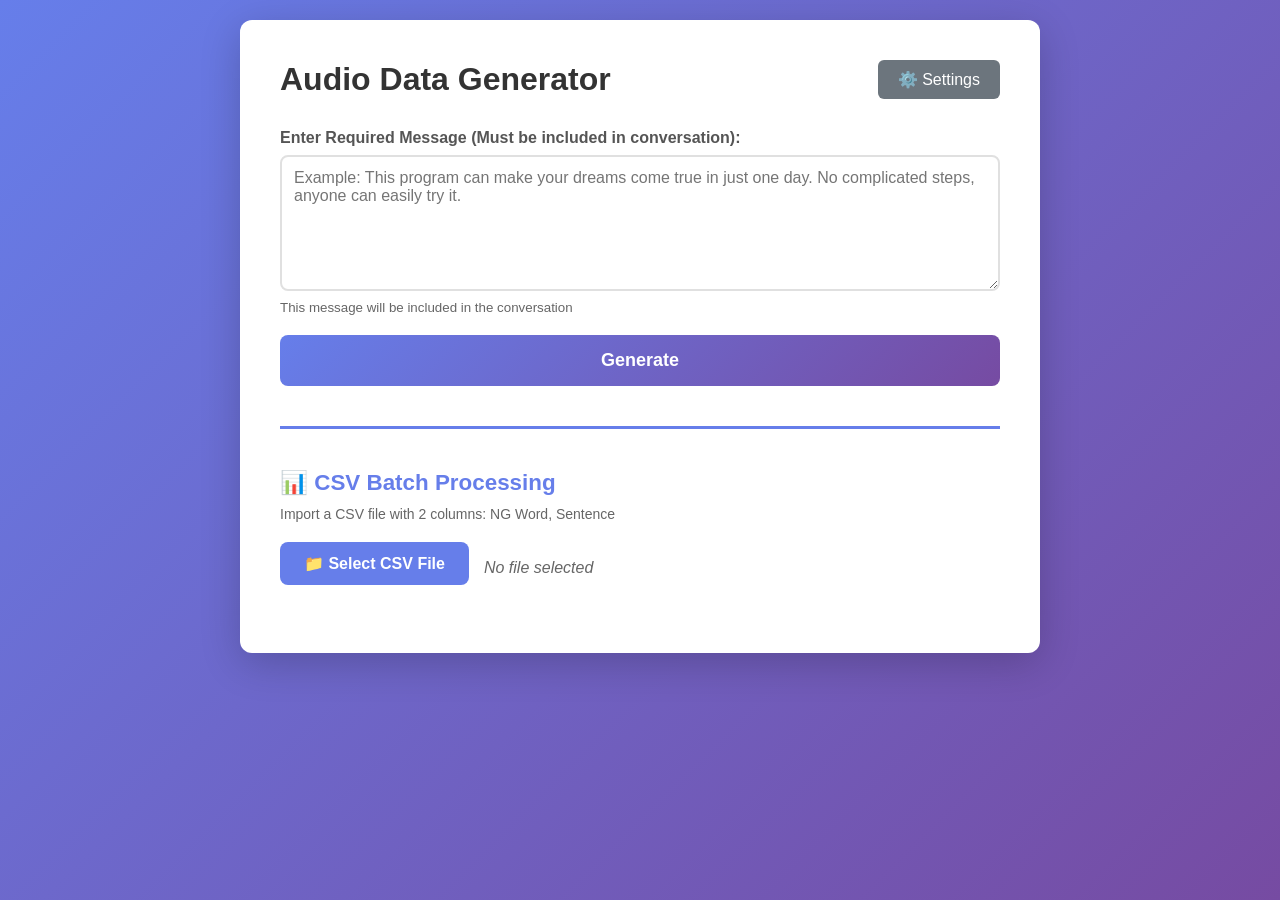
==== index.html @ 1c91cc62 "support import csv" ====
<!DOCTYPE html>
<html lang="en">
<head>
    <meta charset="UTF-8">
    <meta name="viewport" content="width=device-width, initial-scale=1.0">
    <title>Audio Data Generator</title>
    <link rel="stylesheet" href="style.css">
</head>
<body>
    <div class="container">
        <div class="header">
            <h1>Audio Data Generator</h1>
            <button id="settingsBtn" class="settings-btn">⚙️ Settings</button>
        </div>

        <div class="input-section">
            <label for="inputText">Enter Required Message (Must be included in conversation):</label>
            <textarea id="inputText" rows="6" placeholder="Example: This program can make your dreams come true in just one day. No complicated steps, anyone can easily try it."></textarea>
            <small style="color: #666; display: block; margin-top: 5px;">This message will be included in the conversation</small>
        </div>

        <button id="generateBtn" class="generate-btn">Generate</button>

        <div id="loading" class="loading" style="display: none;">
            <div class="spinner"></div>
            <p id="loadingText">Generating conversation...</p>
        </div>

        <div id="result" class="result" style="display: none;">
            <h2>Result:</h2>
            <div id="conversationOutput" class="conversation-output"></div>

            <!-- Voice Selection Section -->
            <div class="voice-selection-section">
                <h3>🎙️ Select Voices for Audio</h3>
                <div class="voice-selectors">
                    <div class="voice-selector-group">
                        <label for="voiceSelectA">Voice for A (Affiliate Marketer):</label>
                        <select id="voiceSelectA" class="voice-select">
                            <option value="pNInz6obpgDQGcFmaJgB">Adam - Deep Male</option>
                            <option value="TxGEqnHWrfWFTfGW9XjX">Josh - Young Male</option>
                            <option value="VR6AewLTigWG4xSOukaG">Arnold - Crisp Male</option>
                            <option value="ErXwobaYiN019PkySvjV">Antoni - Well Rounded Male</option>
                            <option value="EXAVITQu4vr4xnSDxMaL">Bella - Soft Female</option>
                            <option value="ThT5KcBeYPX3keUQqHPh">Dorothy - Pleasant Female</option>
                        </select>
                    </div>
                    <div class="voice-selector-group">
                        <label for="voiceSelectB">Voice for B (Prospect Customer):</label>
                        <select id="voiceSelectB" class="voice-select">
                            <option value="EXAVITQu4vr4xnSDxMaL">Bella - Soft Female</option>
                            <option value="ThT5KcBeYPX3keUQqHPh">Dorothy - Pleasant Female</option>
                            <option value="pNInz6obpgDQGcFmaJgB">Adam - Deep Male</option>
                            <option value="TxGEqnHWrfWFTfGW9XjX">Josh - Young Male</option>
                            <option value="VR6AewLTigWG4xSOukaG">Arnold - Crisp Male</option>
                            <option value="ErXwobaYiN019PkySvjV">Antoni - Well Rounded Male</option>
                        </select>
                    </div>
                </div>
            </div>

            <div class="action-buttons">
                <button id="copyBtn" class="copy-btn">📋 Copy</button>
                <button id="convertToAudioBtn" class="convert-audio-btn">🎵 Convert to Audio</button>
            </div>
        </div>

        <div id="audioPlayer" class="audio-player" style="display: none;">
            <h2>Audio Player:</h2>
            <audio id="audioElement" controls></audio>
            <div class="audio-controls">
                <div class="speed-control">
                    <label for="audioSpeed">⚡ Playback Speed:</label>
                    <select id="audioSpeed" class="speed-select">
                        <option value="0.5">0.5x (Slow)</option>
                        <option value="0.75">0.75x</option>
                        <option value="1" selected>1x (Normal)</option>
                        <option value="1.25">1.25x</option>
                        <option value="1.5">1.5x (Fast)</option>
                        <option value="1.75">1.75x</option>
                        <option value="2">2x (Very Fast)</option>
                    </select>
                </div>
                <button id="downloadAudioBtn" class="download-btn">⬇️ Download Audio</button>
            </div>
        </div>

        <!-- CSV Batch Processing Section -->
        <div class="csv-batch-section">
            <h2>📊 CSV Batch Processing</h2>
            <p class="description">Import a CSV file with 2 columns: NG Word, Sentence</p>

            <div class="csv-upload-section">
                <label for="csvFileInput" class="csv-upload-label">
                    📁 Select CSV File
                    <input type="file" id="csvFileInput" accept=".csv" style="display: none;">
                </label>
                <span id="csvFileName" class="csv-file-name">No file selected</span>
            </div>

            <button id="processCsvBtn" class="process-csv-btn" style="display: none;">🚀 Process CSV & Generate Audio</button>

            <div id="csvProgress" class="csv-progress" style="display: none;">
                <div class="progress-bar">
                    <div id="progressBarFill" class="progress-bar-fill"></div>
                </div>
                <p id="csvProgressText" class="progress-text">Processing: 0/0</p>
            </div>

            <div id="csvResults" class="csv-results" style="display: none;">
                <h3>Results:</h3>
                <div class="results-actions">
                    <button id="downloadAllCsvBtn" class="download-all-btn">💾 Download All as CSV</button>
                    <button id="downloadAllAudioBtn" class="download-all-audio-btn">🎵 Download All Audio (ZIP)</button>
                </div>
                <table id="resultsTable" class="results-table">
                    <thead>
                        <tr>
                            <th>NG Word</th>
                            <th>Conversation</th>
                            <th>Audio</th>
                        </tr>
                    </thead>
                    <tbody id="resultsTableBody">
                    </tbody>
                </table>
            </div>
        </div>
    </div>

    <!-- Settings Modal -->
    <div id="settingsModal" class="modal">
        <div class="modal-content">
            <div class="modal-header">
                <h2>Settings</h2>
                <span class="close">&times;</span>
            </div>
            <div class="modal-body">
                <div class="setting-group">
                    <label for="openaiApiKey">OpenAI API Key:</label>
                    <input type="password" id="openaiApiKey" placeholder="sk-...">
                </div>
                <div class="setting-group">
                    <label for="openaiModel">OpenAI Model:</label>
                    <select id="openaiModel">
                        <option value="gpt-4o-mini">gpt-4o-mini (Default - Fast & Cheap)</option>
                        <option value="gpt-4o">gpt-4o (Most Capable)</option>
                        <option value="gpt-4-turbo">gpt-4-turbo</option>
                        <option value="gpt-4">gpt-4</option>
                        <option value="gpt-3.5-turbo">gpt-3.5-turbo (Cheapest)</option>
                    </select>
                </div>
                <div class="setting-group">
                    <label for="elevenlabsApiKey">ElevenLabs API Key (xi-api-key):</label>
                    <input type="password" id="elevenlabsApiKey" placeholder="sk_...">
                </div>
            </div>
            <div class="modal-footer">
                <button id="saveSettingsBtn" class="save-btn">💾 Save</button>
            </div>
        </div>
    </div>

    <script src="script.js"></script>
</body>
</html>
---- style.css ----
* {
    margin: 0;
    padding: 0;
    box-sizing: border-box;
}

body {
    font-family: 'Segoe UI', Tahoma, Geneva, Verdana, sans-serif;
    background: linear-gradient(135deg, #667eea 0%, #764ba2 100%);
    min-height: 100vh;
    padding: 20px;
}

.container {
    max-width: 800px;
    margin: 0 auto;
    background: white;
    border-radius: 12px;
    padding: 40px;
    box-shadow: 0 10px 40px rgba(0, 0, 0, 0.2);
}

.header {
    display: flex;
    justify-content: space-between;
    align-items: center;
    margin-bottom: 30px;
}

h1 {
    color: #333;
    font-size: 2em;
    margin: 0;
}

.settings-btn {
    padding: 10px 20px;
    background: #6c757d;
    color: white;
    border: none;
    border-radius: 6px;
    font-size: 16px;
    cursor: pointer;
    transition: background 0.3s;
}

.settings-btn:hover {
    background: #5a6268;
}

h2 {
    color: #667eea;
    margin-bottom: 15px;
    font-size: 1.4em;
}

.input-section,
.api-key-section {
    margin-bottom: 20px;
}

label {
    display: block;
    margin-bottom: 8px;
    color: #555;
    font-weight: 600;
}

textarea,
input[type="password"] {
    width: 100%;
    padding: 12px;
    border: 2px solid #e0e0e0;
    border-radius: 8px;
    font-size: 16px;
    transition: border-color 0.3s;
    font-family: inherit;
}

textarea {
    resize: vertical;
    min-height: 120px;
}

textarea:focus,
input[type="password"]:focus {
    outline: none;
    border-color: #667eea;
}

.generate-btn {
    width: 100%;
    padding: 15px;
    background: linear-gradient(135deg, #667eea 0%, #764ba2 100%);
    color: white;
    border: none;
    border-radius: 8px;
    font-size: 18px;
    font-weight: 600;
    cursor: pointer;
    transition: transform 0.2s, box-shadow 0.2s;
}

.generate-btn:hover {
    transform: translateY(-2px);
    box-shadow: 0 5px 20px rgba(102, 126, 234, 0.4);
}

.generate-btn:active {
    transform: translateY(0);
}

.generate-btn:disabled {
    background: #ccc;
    cursor: not-allowed;
    transform: none;
}

.loading {
    display: none;
    position: fixed;
    top: 0;
    left: 0;
    width: 100%;
    height: 100%;
    background: rgba(0, 0, 0, 0.7);
    z-index: 9999;
    justify-content: center;
    align-items: center;
    flex-direction: column;
}

.loading[style*="display: block"] {
    display: flex !important;
}

.spinner {
    border: 6px solid #f3f3f3;
    border-top: 6px solid #667eea;
    border-radius: 50%;
    width: 70px;
    height: 70px;
    animation: spin 1s linear infinite;
    margin-bottom: 20px;
}

@keyframes spin {
    0% { transform: rotate(0deg); }
    100% { transform: rotate(360deg); }
}

.loading p {
    color: white;
    font-weight: 600;
    font-size: 18px;
    text-shadow: 0 2px 4px rgba(0, 0, 0, 0.3);
}

.result {
    margin-top: 30px;
    padding-top: 30px;
    border-top: 2px solid #e0e0e0;
}

.conversation-output {
    background: #f8f9fa;
    padding: 20px;
    border-radius: 8px;
    border: 1px solid #e0e0e0;
    margin-bottom: 20px;
    white-space: pre-wrap;
    word-wrap: break-word;
    max-height: 500px;
    overflow-y: auto;
    line-height: 1.6;
    color: #333;
}

/* Voice Selection Section */
.voice-selection-section {
    background: #f0f4ff;
    padding: 20px;
    border-radius: 8px;
    margin-bottom: 20px;
    border: 2px solid #667eea;
}

.voice-selection-section h3 {
    margin: 0 0 15px 0;
    color: #667eea;
    font-size: 1.2em;
}

.voice-selectors {
    display: grid;
    grid-template-columns: 1fr 1fr;
    gap: 20px;
}

.voice-selector-group {
    display: flex;
    flex-direction: column;
}

.voice-selector-group label {
    margin-bottom: 8px;
    color: #555;
    font-weight: 600;
    font-size: 14px;
}

.voice-select {
    padding: 12px;
    border: 2px solid #e0e0e0;
    border-radius: 8px;
    font-size: 16px;
    background-color: white;
    transition: border-color 0.3s;
    font-family: inherit;
    cursor: pointer;
}

.voice-select:focus {
    outline: none;
    border-color: #667eea;
}

.voice-select:hover {
    border-color: #764ba2;
}

@media (max-width: 600px) {
    .voice-selectors {
        grid-template-columns: 1fr;
    }
}

.copy-btn {
    padding: 10px 20px;
    background: #28a745;
    color: white;
    border: none;
    border-radius: 6px;
    font-size: 14px;
    font-weight: 600;
    cursor: pointer;
    transition: background 0.3s;
}

.copy-btn:hover {
    background: #218838;
}

.copy-btn:active {
    background: #1e7e34;
}

.action-buttons {
    display: flex;
    gap: 10px;
}

.convert-audio-btn {
    padding: 10px 20px;
    background: #ff6b6b;
    color: white;
    border: none;
    border-radius: 6px;
    font-size: 14px;
    font-weight: 600;
    cursor: pointer;
    transition: background 0.3s;
    flex: 1;
}

.convert-audio-btn:hover {
    background: #ee5a52;
}

.convert-audio-btn:disabled {
    background: #ccc;
    cursor: not-allowed;
}

/* Audio Player */
.audio-player {
    margin-top: 30px;
    padding-top: 30px;
    border-top: 2px solid #e0e0e0;
}

#audioElement {
    width: 100%;
    margin-bottom: 20px;
    border-radius: 8px;
}

.audio-controls {
    display: flex;
    align-items: center;
    justify-content: space-between;
    gap: 20px;
    flex-wrap: wrap;
}

.speed-control {
    display: flex;
    align-items: center;
    gap: 10px;
}

.speed-control label {
    font-weight: 600;
    color: #555;
    font-size: 14px;
    margin: 0;
}

.speed-select {
    padding: 8px 12px;
    border: 2px solid #e0e0e0;
    border-radius: 6px;
    font-size: 14px;
    background-color: white;
    cursor: pointer;
    transition: border-color 0.3s;
    font-family: inherit;
}

.speed-select:focus {
    outline: none;
    border-color: #667eea;
}

.speed-select:hover {
    border-color: #764ba2;
}

.download-btn {
    padding: 10px 20px;
    background: #007bff;
    color: white;
    border: none;
    border-radius: 6px;
    font-size: 14px;
    font-weight: 600;
    cursor: pointer;
    transition: background 0.3s;
}

.download-btn:hover {
    background: #0056b3;
}

@media (max-width: 600px) {
    .audio-controls {
        flex-direction: column;
        align-items: stretch;
    }

    .speed-control {
        justify-content: space-between;
    }

    .download-btn {
        width: 100%;
    }
}

/* Modal */
.modal {
    display: none;
    position: fixed;
    z-index: 1000;
    left: 0;
    top: 0;
    width: 100%;
    height: 100%;
    background-color: rgba(0, 0, 0, 0.5);
    animation: fadeIn 0.3s;
}

@keyframes fadeIn {
    from { opacity: 0; }
    to { opacity: 1; }
}

.modal-content {
    background-color: white;
    margin: 5% auto;
    border-radius: 12px;
    width: 90%;
    max-width: 500px;
    box-shadow: 0 10px 40px rgba(0, 0, 0, 0.3);
    animation: slideDown 0.3s;
}

@keyframes slideDown {
    from {
        transform: translateY(-50px);
        opacity: 0;
    }
    to {
        transform: translateY(0);
        opacity: 1;
    }
}

.modal-header {
    display: flex;
    justify-content: space-between;
    align-items: center;
    padding: 20px;
    border-bottom: 1px solid #e0e0e0;
}

.modal-header h2 {
    margin: 0;
}

.close {
    font-size: 28px;
    font-weight: bold;
    color: #aaa;
    cursor: pointer;
    transition: color 0.3s;
}

.close:hover {
    color: #333;
}

.modal-body {
    padding: 20px;
}

.setting-group {
    margin-bottom: 20px;
}

.setting-group:last-child {
    margin-bottom: 0;
}

.setting-group input[type="text"],
.setting-group input[type="password"],
.setting-group select {
    width: 100%;
    padding: 12px;
    border: 2px solid #e0e0e0;
    border-radius: 8px;
    font-size: 16px;
    transition: border-color 0.3s;
    font-family: inherit;
    background-color: white;
}

.setting-group input:focus,
.setting-group select:focus {
    outline: none;
    border-color: #667eea;
}

.modal-footer {
    padding: 20px;
    border-top: 1px solid #e0e0e0;
    text-align: right;
}

.save-btn {
    padding: 12px 30px;
    background: linear-gradient(135deg, #667eea 0%, #764ba2 100%);
    color: white;
    border: none;
    border-radius: 6px;
    font-size: 16px;
    font-weight: 600;
    cursor: pointer;
    transition: transform 0.2s, box-shadow 0.2s;
}

.save-btn:hover {
    transform: translateY(-2px);
    box-shadow: 0 5px 20px rgba(102, 126, 234, 0.4);
}

/* Scrollbar styling */
.conversation-output::-webkit-scrollbar {
    width: 8px;
}

.conversation-output::-webkit-scrollbar-track {
    background: #f1f1f1;
    border-radius: 10px;
}

.conversation-output::-webkit-scrollbar-thumb {
    background: #667eea;
    border-radius: 10px;
}

.conversation-output::-webkit-scrollbar-thumb:hover {
    background: #764ba2;
}

/* CSV Batch Processing Section */
.csv-batch-section {
    margin-top: 40px;
    padding-top: 40px;
    border-top: 3px solid #667eea;
}

.csv-batch-section h2 {
    color: #667eea;
    margin-bottom: 10px;
}

.csv-batch-section .description {
    color: #666;
    margin-bottom: 20px;
    font-size: 14px;
}

.csv-upload-section {
    display: flex;
    align-items: center;
    gap: 15px;
    margin-bottom: 20px;
}

.csv-upload-label {
    display: inline-block;
    padding: 12px 24px;
    background: #667eea;
    color: white;
    border-radius: 8px;
    cursor: pointer;
    font-weight: 600;
    transition: background 0.3s, transform 0.2s;
}

.csv-upload-label:hover {
    background: #764ba2;
    transform: translateY(-2px);
}

.csv-file-name {
    color: #666;
    font-style: italic;
}

.process-csv-btn {
    width: 100%;
    padding: 15px;
    background: linear-gradient(135deg, #ff6b6b 0%, #ee5a52 100%);
    color: white;
    border: none;
    border-radius: 8px;
    font-size: 18px;
    font-weight: 600;
    cursor: pointer;
    transition: transform 0.2s, box-shadow 0.2s;
    margin-bottom: 20px;
}

.process-csv-btn:hover {
    transform: translateY(-2px);
    box-shadow: 0 5px 20px rgba(255, 107, 107, 0.4);
}

.process-csv-btn:disabled {
    background: #ccc;
    cursor: not-allowed;
    transform: none;
}

/* Progress Bar */
.csv-progress {
    margin: 20px 0;
}

.progress-bar {
    width: 100%;
    height: 30px;
    background: #f0f0f0;
    border-radius: 15px;
    overflow: hidden;
    margin-bottom: 10px;
}

.progress-bar-fill {
    height: 100%;
    background: linear-gradient(135deg, #667eea 0%, #764ba2 100%);
    width: 0%;
    transition: width 0.3s ease;
    display: flex;
    align-items: center;
    justify-content: center;
    color: white;
    font-weight: 600;
}

.progress-text {
    text-align: center;
    color: #667eea;
    font-weight: 600;
}

/* Results Table */
.csv-results {
    margin-top: 30px;
}

.csv-results h3 {
    color: #667eea;
    margin-bottom: 15px;
}

.results-actions {
    display: flex;
    gap: 10px;
    margin-bottom: 20px;
}

.download-all-btn,
.download-all-audio-btn {
    padding: 10px 20px;
    color: white;
    border: none;
    border-radius: 6px;
    font-size: 14px;
    font-weight: 600;
    cursor: pointer;
    transition: background 0.3s;
}

.download-all-btn {
    background: #28a745;
}

.download-all-btn:hover {
    background: #218838;
}

.download-all-audio-btn {
    background: #007bff;
}

.download-all-audio-btn:hover {
    background: #0056b3;
}

.results-table {
    width: 100%;
    border-collapse: collapse;
    background: white;
    box-shadow: 0 2px 8px rgba(0, 0, 0, 0.1);
    border-radius: 8px;
    overflow: hidden;
}

.results-table thead {
    background: linear-gradient(135deg, #667eea 0%, #764ba2 100%);
    color: white;
}

.results-table th {
    padding: 15px;
    text-align: left;
    font-weight: 600;
}

.results-table td {
    padding: 15px;
    border-bottom: 1px solid #e0e0e0;
}

.results-table tbody tr:hover {
    background: #f8f9fa;
}

.results-table tbody tr:last-child td {
    border-bottom: none;
}

.conversation-cell {
    max-width: 400px;
    max-height: 150px;
    overflow-y: auto;
    white-space: pre-wrap;
    word-wrap: break-word;
    font-size: 13px;
    line-height: 1.4;
}

.audio-cell {
    display: flex;
    flex-direction: column;
    gap: 8px;
}

.audio-cell audio {
    width: 100%;
    max-width: 300px;
}

.download-audio-btn-small {
    padding: 6px 12px;
    background: #007bff;
    color: white;
    border: none;
    border-radius: 4px;
    font-size: 12px;
    cursor: pointer;
    transition: background 0.3s;
}

.download-audio-btn-small:hover {
    background: #0056b3;
}

.status-processing {
    color: #ff9800;
    font-weight: 600;
}

.status-success {
    color: #28a745;
    font-weight: 600;
}

.status-error {
    color: #dc3545;
    font-weight: 600;
}

@media (max-width: 768px) {
    .results-table {
        font-size: 12px;
    }

    .results-table th,
    .results-table td {
        padding: 10px;
    }

    .conversation-cell {
        max-width: 200px;
        font-size: 12px;
    }

    .results-actions {
        flex-direction: column;
    }

    .download-all-btn,
    .download-all-audio-btn {
        width: 100%;
    }
}
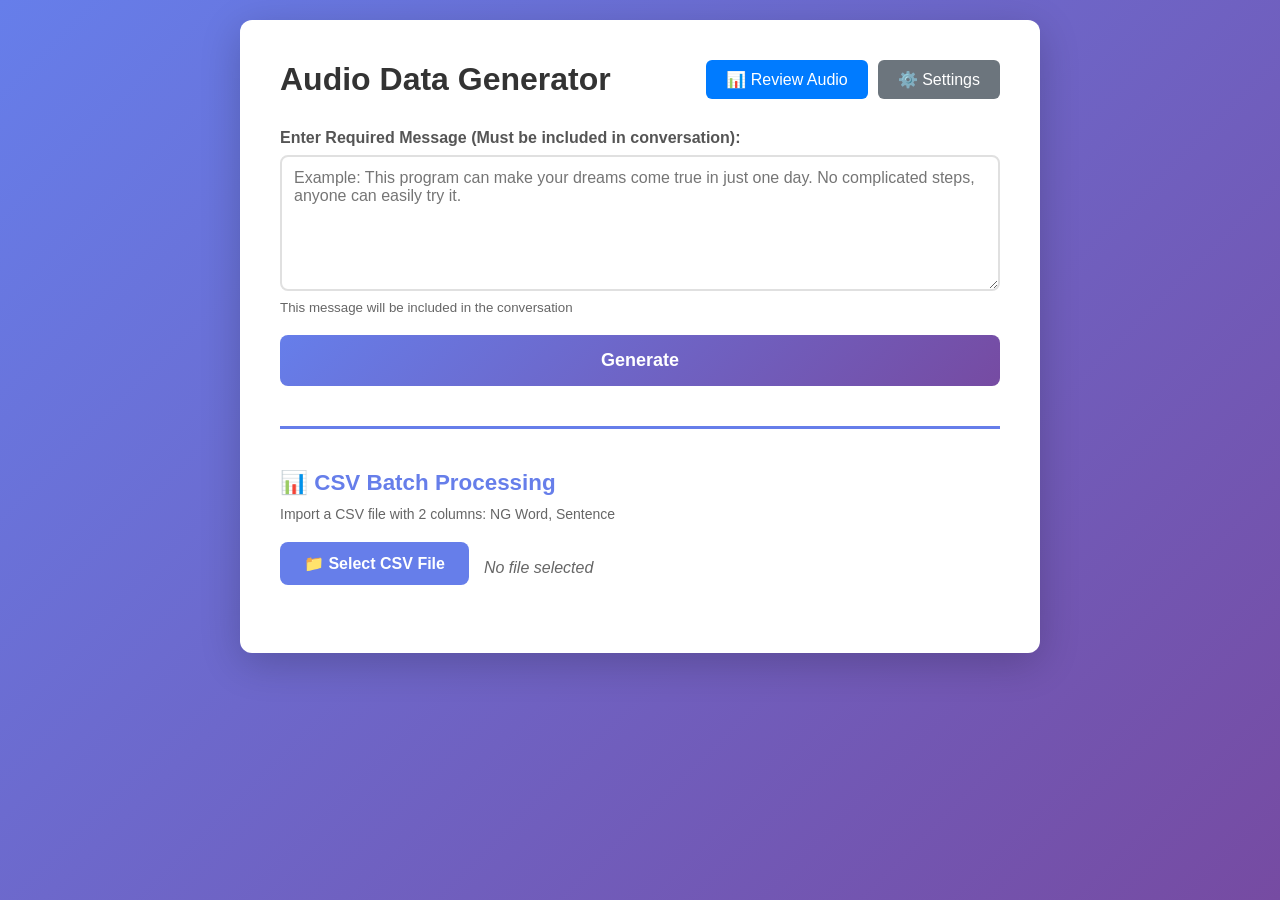
==== commit 275f4d4a: "add verify text" ====
--- a/index.html
+++ b/index.html
@@ -10,7 +10,10 @@
     <div class="container">
         <div class="header">
             <h1>Audio Data Generator</h1>
-            <button id="settingsBtn" class="settings-btn">⚙️ Settings</button>
+            <div class="header-actions">
+                <a href="review.html" class="review-link">📊 Review Audio</a>
+                <button id="settingsBtn" class="settings-btn">⚙️ Settings</button>
+            </div>
         </div>
 
         <div class="input-section">
--- a/style.css
+++ b/style.css
@@ -31,6 +31,28 @@
     color: #333;
     font-size: 2em;
     margin: 0;
+}
+
+.header-actions {
+    display: flex;
+    gap: 10px;
+    align-items: center;
+}
+
+.review-link {
+    padding: 10px 20px;
+    background: #007bff;
+    color: white;
+    text-decoration: none;
+    border-radius: 6px;
+    font-size: 16px;
+    cursor: pointer;
+    transition: background 0.3s;
+    display: inline-block;
+}
+
+.review-link:hover {
+    background: #0056b3;
 }
 
 .settings-btn {
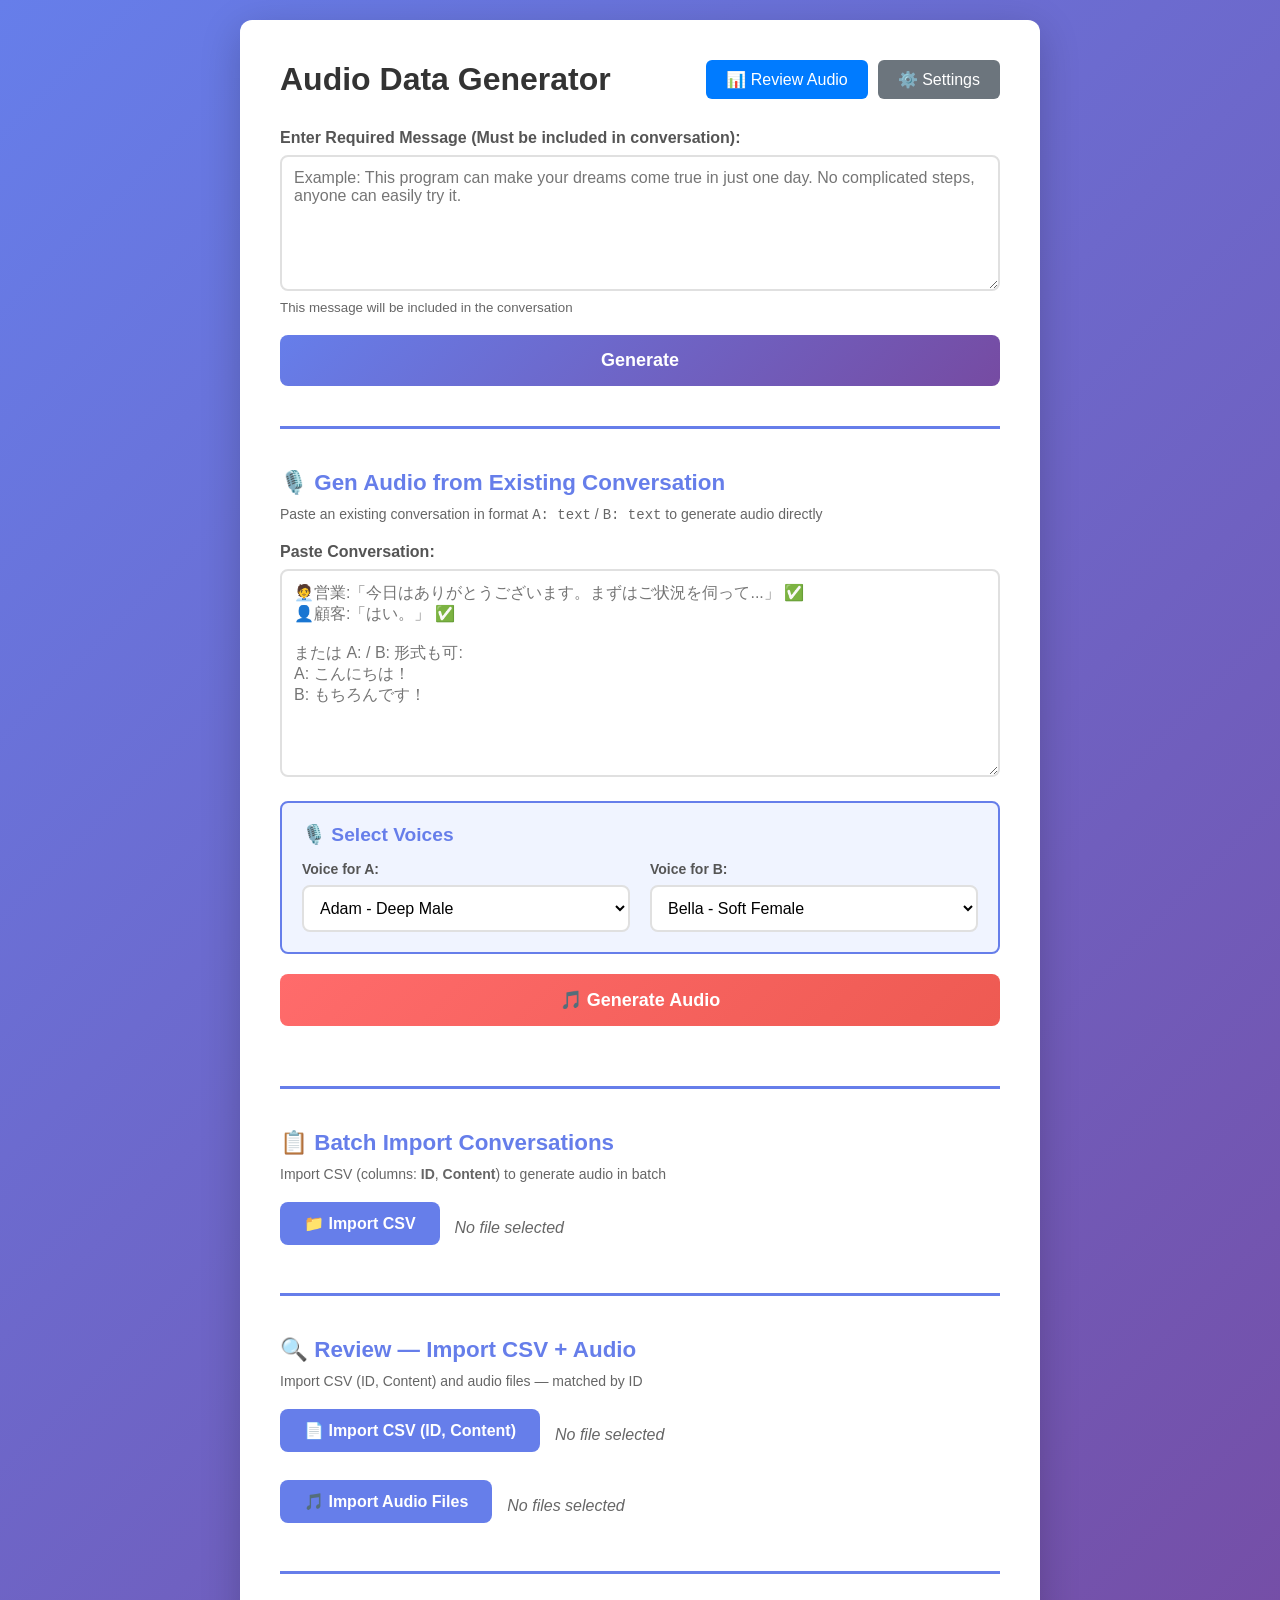
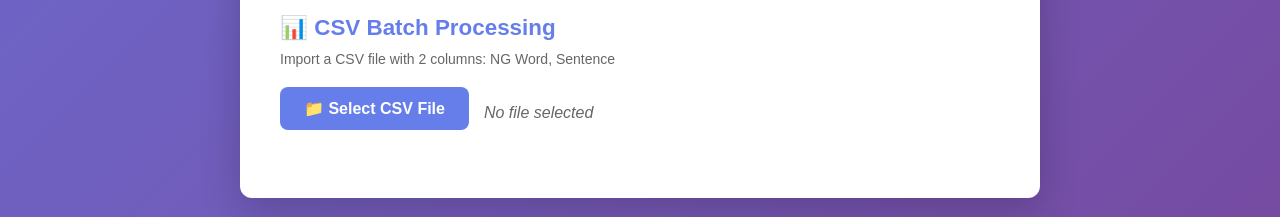
==== commit 705934c0: "add" ====
--- a/index.html
+++ b/index.html
@@ -88,6 +88,160 @@
             </div>
         </div>
 
+        <!-- Gen Audio from Existing Conversation Section -->
+        <div class="csv-batch-section">
+            <h2>🎙️ Gen Audio from Existing Conversation</h2>
+            <p class="description">Paste an existing conversation in format <code>A: text</code> / <code>B: text</code> to generate audio directly</p>
+
+            <div class="input-section">
+                <label for="existingConversationInput">Paste Conversation:</label>
+                <textarea id="existingConversationInput" rows="10" placeholder="🧑‍💼営業:「今日はありがとうございます。まずはご状況を伺って...」 ✅
+👤顧客:「はい。」 ✅
+
+または A: / B: 形式も可:
+A: こんにちは！
+B: もちろんです！"></textarea>
+            </div>
+
+            <div class="voice-selection-section">
+                <h3>🎙️ Select Voices</h3>
+                <div class="voice-selectors">
+                    <div class="voice-selector-group">
+                        <label for="existingVoiceSelectA">Voice for A:</label>
+                        <select id="existingVoiceSelectA" class="voice-select">
+                            <option value="pNInz6obpgDQGcFmaJgB">Adam - Deep Male</option>
+                            <option value="TxGEqnHWrfWFTfGW9XjX">Josh - Young Male</option>
+                            <option value="VR6AewLTigWG4xSOukaG">Arnold - Crisp Male</option>
+                            <option value="ErXwobaYiN019PkySvjV">Antoni - Well Rounded Male</option>
+                            <option value="EXAVITQu4vr4xnSDxMaL">Bella - Soft Female</option>
+                            <option value="ThT5KcBeYPX3keUQqHPh">Dorothy - Pleasant Female</option>
+                        </select>
+                    </div>
+                    <div class="voice-selector-group">
+                        <label for="existingVoiceSelectB">Voice for B:</label>
+                        <select id="existingVoiceSelectB" class="voice-select">
+                            <option value="EXAVITQu4vr4xnSDxMaL">Bella - Soft Female</option>
+                            <option value="ThT5KcBeYPX3keUQqHPh">Dorothy - Pleasant Female</option>
+                            <option value="pNInz6obpgDQGcFmaJgB">Adam - Deep Male</option>
+                            <option value="TxGEqnHWrfWFTfGW9XjX">Josh - Young Male</option>
+                            <option value="VR6AewLTigWG4xSOukaG">Arnold - Crisp Male</option>
+                            <option value="ErXwobaYiN019PkySvjV">Antoni - Well Rounded Male</option>
+                        </select>
+                    </div>
+                </div>
+            </div>
+
+            <button id="genAudioFromConversationBtn" class="process-csv-btn">🎵 Generate Audio</button>
+
+            <div id="existingConvLoading" class="loading" style="display: none;">
+                <div class="spinner"></div>
+                <p>Generating audio from conversation...</p>
+            </div>
+
+            <div id="existingConvAudioPlayer" class="audio-player" style="display: none;">
+                <h3>Audio Player:</h3>
+                <audio id="existingConvAudioElement" controls></audio>
+                <div class="audio-controls">
+                    <div class="speed-control">
+                        <label for="existingConvAudioSpeed">⚡ Playback Speed:</label>
+                        <select id="existingConvAudioSpeed" class="speed-select">
+                            <option value="0.5">0.5x (Slow)</option>
+                            <option value="0.75">0.75x</option>
+                            <option value="1" selected>1x (Normal)</option>
+                            <option value="1.25">1.25x</option>
+                            <option value="1.5">1.5x (Fast)</option>
+                            <option value="1.75">1.75x</option>
+                            <option value="2">2x (Very Fast)</option>
+                        </select>
+                    </div>
+                    <button id="existingConvDownloadBtn" class="download-btn">⬇️ Download Audio</button>
+                </div>
+            </div>
+        </div>
+
+        <!-- Batch Import Conversations Section -->
+        <div class="csv-batch-section">
+            <h2>📋 Batch Import Conversations</h2>
+            <p class="description">Import CSV (columns: <strong>ID</strong>, <strong>Content</strong>) to generate audio in batch</p>
+
+            <div class="csv-upload-section">
+                <label for="batchConvCsvInput" class="csv-upload-label">
+                    📁 Import CSV
+                    <input type="file" id="batchConvCsvInput" accept=".csv" style="display: none;">
+                </label>
+                <span id="batchConvCsvName" class="csv-file-name">No file selected</span>
+            </div>
+
+            <div id="batchConvTableWrap" style="display: none;">
+                <div class="results-actions">
+                    <button id="batchGenAllBtn" class="process-csv-btn">🎵 Generate All Audio</button>
+                    <button id="batchDownloadAllBtn" class="download-all-audio-btn">⬇️ Download All Audio</button>
+                </div>
+
+                <div id="batchConvProgress" style="display: none;">
+                    <div class="progress-bar">
+                        <div id="batchProgressFill" class="progress-bar-fill"></div>
+                    </div>
+                    <p id="batchProgressText" class="progress-text">Processing: 0/0</p>
+                </div>
+
+                <div style="overflow-x: auto;">
+                    <table class="results-table">
+                        <thead>
+                            <tr>
+                                <th style="width: 60px;">ID</th>
+                                <th>Content</th>
+                                <th style="width: 120px;">Voice 営業 (A)</th>
+                                <th style="width: 120px;">Voice 顧客 (B)</th>
+                                <th style="width: 220px;">Audio</th>
+                            </tr>
+                        </thead>
+                        <tbody id="batchConvTableBody"></tbody>
+                    </table>
+                </div>
+            </div>
+        </div>
+
+        <!-- Review: Import CSV + Audio Section -->
+        <div class="csv-batch-section">
+            <h2>🔍 Review — Import CSV + Audio</h2>
+            <p class="description">Import CSV (ID, Content) and audio files — matched by ID</p>
+
+            <div class="csv-upload-section">
+                <label for="importReviewCsvInput" class="csv-upload-label">
+                    📄 Import CSV (ID, Content)
+                    <input type="file" id="importReviewCsvInput" accept=".csv" style="display: none;">
+                </label>
+                <span id="importReviewCsvName" class="csv-file-name">No file selected</span>
+            </div>
+
+            <div class="csv-upload-section">
+                <label for="importReviewAudioInput" class="csv-upload-label">
+                    🎵 Import Audio Files
+                    <input type="file" id="importReviewAudioInput" accept="audio/*" multiple style="display: none;">
+                </label>
+                <span id="importReviewAudioName" class="csv-file-name">No files selected</span>
+            </div>
+
+            <button id="importReviewLoadBtn" class="process-csv-btn" style="display: none;">🔍 Load &amp; Match</button>
+
+            <div id="importReviewTableWrap" style="display: none;">
+                <p id="importReviewMatchSummary" class="progress-text"></p>
+                <div style="overflow-x: auto;">
+                    <table class="results-table">
+                        <thead>
+                            <tr>
+                                <th style="width: 60px;">ID</th>
+                                <th>Content</th>
+                                <th style="width: 240px;">Audio</th>
+                            </tr>
+                        </thead>
+                        <tbody id="importReviewTableBody"></tbody>
+                    </table>
+                </div>
+            </div>
+        </div>
+
         <!-- CSV Batch Processing Section -->
         <div class="csv-batch-section">
             <h2>📊 CSV Batch Processing</h2>
